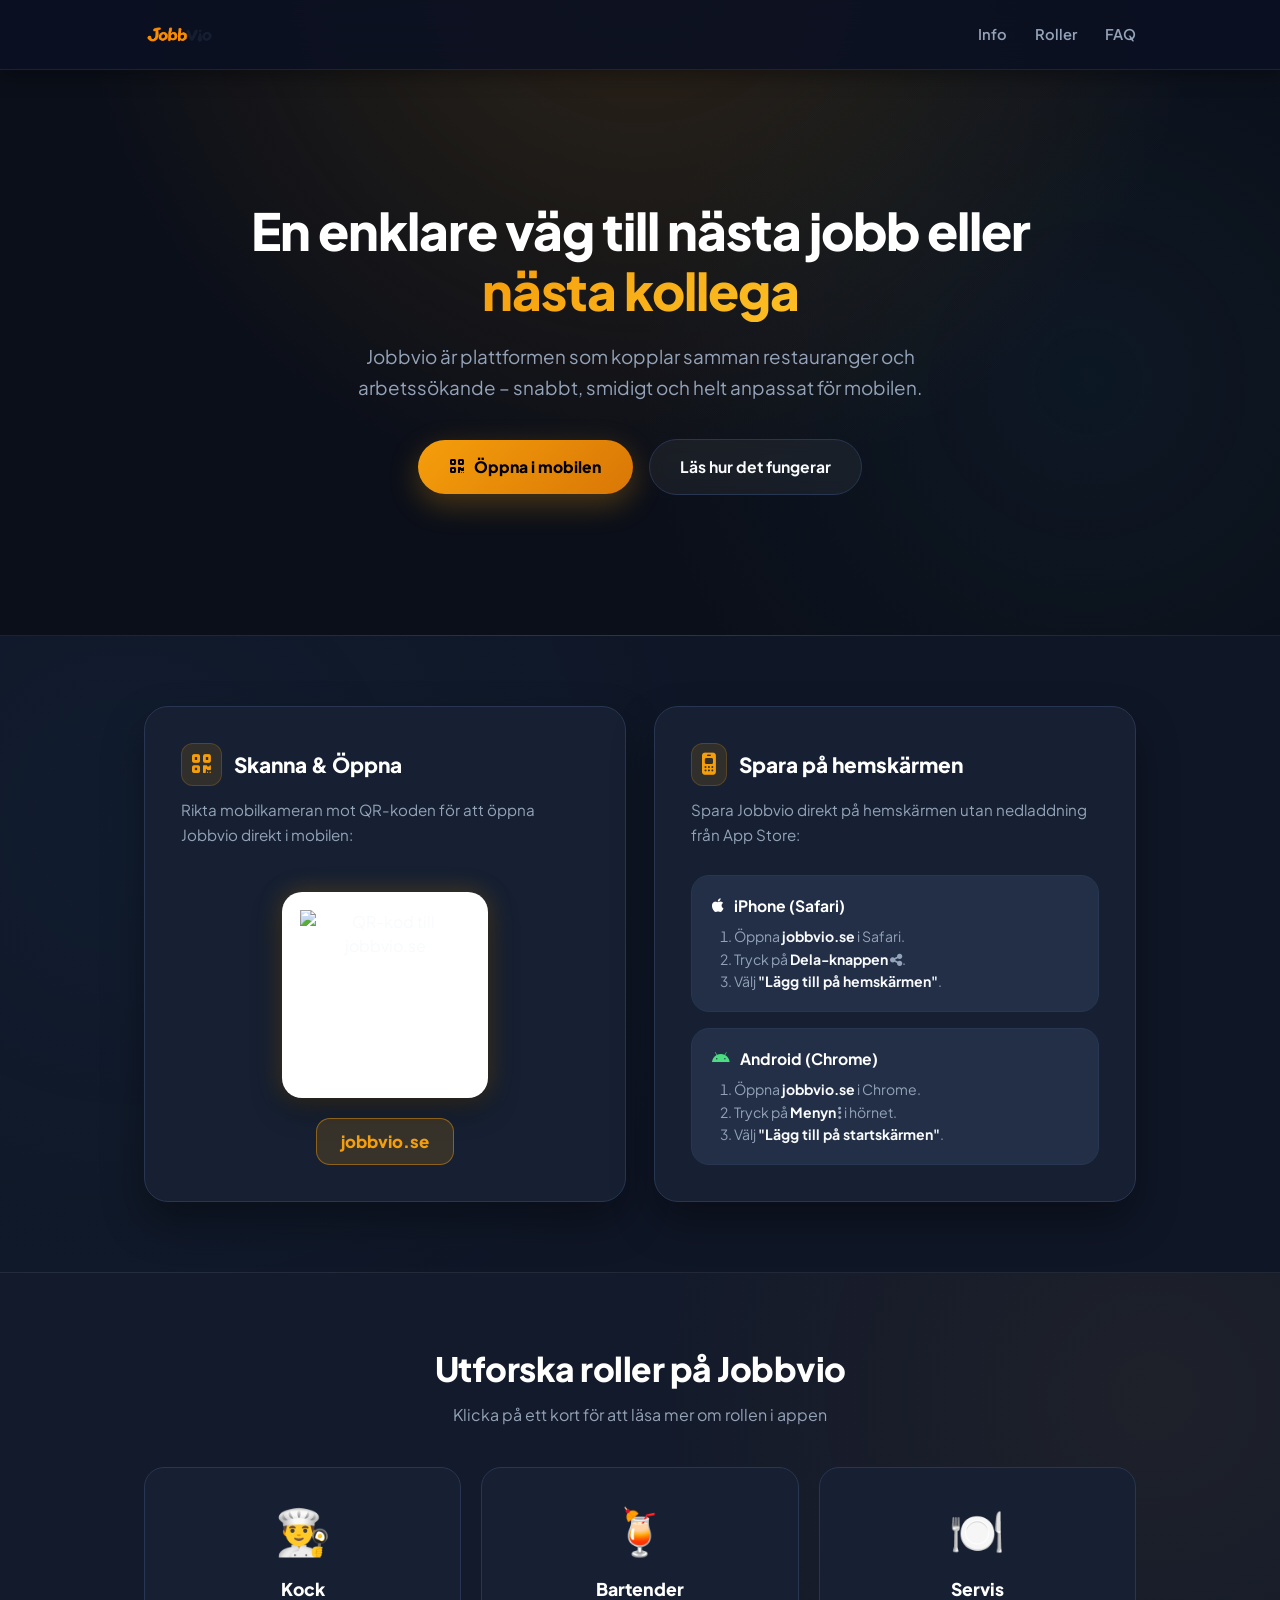
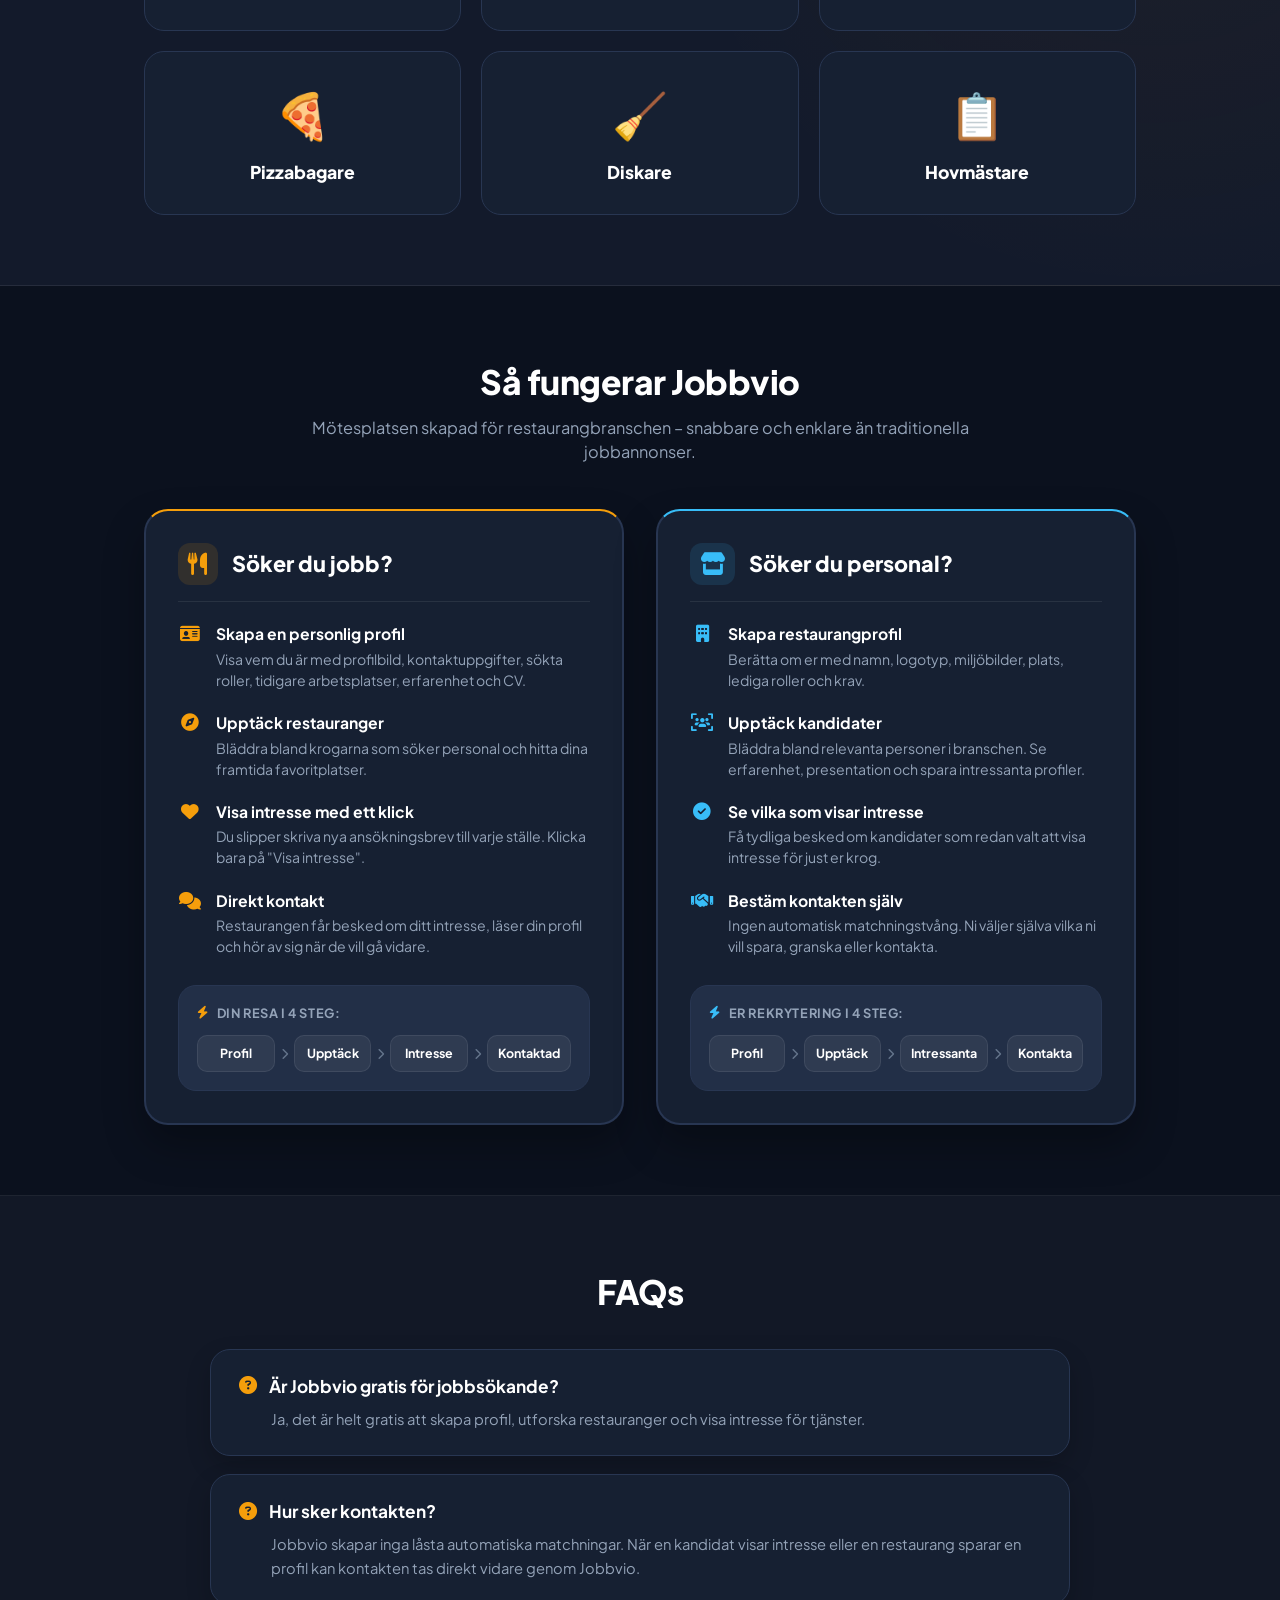
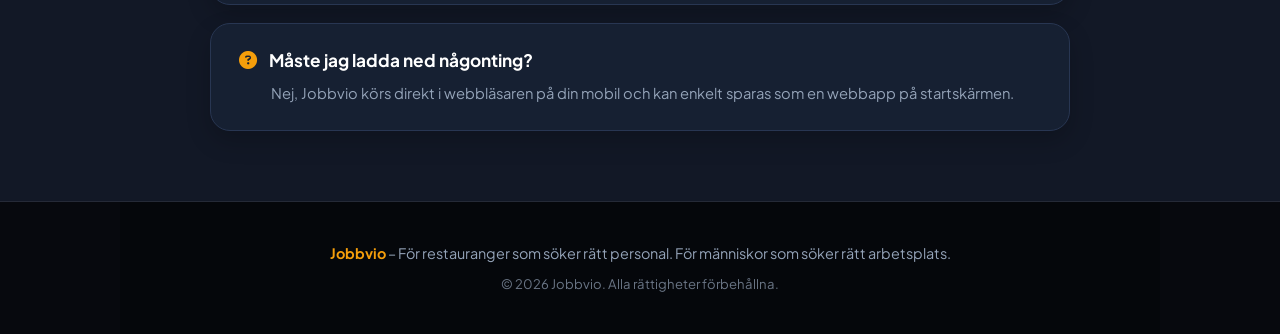
==== info.html @ fa0228cd "Add files via upload" ====
<!DOCTYPE html>
<html lang="sv">
<head>
    <meta charset="UTF-8">
    <meta name="viewport" content="width=device-width, initial-scale=1.0">
    <title>Jobbvio</title>
    <link href="https://fonts.googleapis.com/css2?family=Plus+Jakarta+Sans:wght@400;500;600;700;800&display=swap" rel="stylesheet">
    <link rel="stylesheet" href="https://cdnjs.cloudflare.com/ajax/libs/font-awesome/6.4.0/css/all.min.css">
    
    <script>
        (function() {
            var isMobileUA = /Android|webOS|iPhone|iPad|iPod|BlackBerry|IEMobile|Opera Mini/i.test(navigator.userAgent);
            var isMobileScreen = window.innerWidth < 880;
            if (isMobileScreen || isMobileUA) {
                window.location.href = "index.html";
            }
        })();
    </script>

    <style>
        :root {
            /* Accent & Brand Colors */
            --primary: #F59E0B;
            --primary-hover: #D97706;
            --primary-glow: rgba(245, 158, 11, 0.28);
            --accent-blue: #38BDF8;
            --accent-blue-glow: rgba(56, 189, 248, 0.2);
            --accent-green: #4ADE80;
            
            /* Section Background Palette for Clear Distinction */
            --bg-page: #07090E;
            --bg-navbar: #0b1123e0;
            --bg-hero: #0B0F19;
            --bg-section-access: #0F1626;
            --bg-section-roles: #131A2B;
            --bg-section-how: #0B111E;
            --bg-section-faq: #121826;
            --bg-footer: #05070B;
            
            /* Sub-card & UI Element Surfaces */
            --bg-card-main: #162032;
            --bg-card-elevated: #1C273C;
            --bg-card-sub: #222F47;
            
            /* Borders & Lines */
            --border-subtle: rgba(255, 255, 255, 0.08);
            --border-card: #283652;
            --border-highlight: rgba(245, 158, 11, 0.45);
            --border-blue: rgba(56, 189, 248, 0.4);
            
            /* Typography Colors */
            --text-main: #F8FAFC;
            --text-muted: #94A3B8;
            --text-dim: #64748B;
        }

        * {
            box-sizing: border-box;
            margin: 0;
            padding: 0;
        }

        html {
            scroll-behavior: smooth;
            background-color: var(--bg-page);
            color: var(--text-main);
        }

        body {
            font-family: 'Plus Jakarta Sans', -apple-system, BlinkMacSystemFont, sans-serif;
            background-color: var(--bg-page);
            color: var(--text-main);
            min-height: 100vh;
            display: flex;
            flex-direction: column;
            align-items: center;
            overflow-x: hidden;
            line-height: 1.5;
        }

        .navbar {
            position: fixed;
            top: 0;
            left: 0;
            right: 0;
            height: 70px;
            background: var(--bg-navbar);
            backdrop-filter: blur(16px);
            -webkit-backdrop-filter: blur(16px);
            border-bottom: 1px solid var(--border-subtle);
            z-index: 1000;
            display: flex;
            justify-content: center;
            box-shadow: 0 4px 20px rgba(0,0,0,0.4);
        }

        .nav-container {
            max-width: 1040px;
            width: 100%;
            padding: 0 24px;
            display: flex;
            align-items: center;
            justify-content: space-between;
        }

        .nav-logo img {
            height: 40px;
            object-fit: contain;
            display: block;
            transition: transform 0.2s ease;
        }

        .nav-logo img:hover {
            transform: scale(1.02);
        }

        .nav-links {
            display: flex;
            align-items: center;
            gap: 28px;
        }

        .nav-link {
            color: var(--text-muted);
            text-decoration: none;
            font-size: 0.92rem;
            font-weight: 600;
            transition: all 0.2s ease;
            position: relative;
            padding: 4px 0;
        }

        .nav-link:hover {
            color: var(--text-main);
        }

        .nav-link::after {
            content: '';
            position: absolute;
            bottom: 0;
            left: 0;
            width: 0%;
            height: 2px;
            background: var(--primary);
            transition: width 0.2s ease;
            border-radius: 2px;
        }

        .nav-link:hover::after {
            width: 100%;
        }

        .section-wrapper {
            width: 100%;
            display: flex;
            justify-content: center;
            position: relative;
        }

        .section-container {
            max-width: 1040px;
            width: 100%;
            padding: 70px 24px;
            position: relative;
            z-index: 1;
        }

        .section-hero {
            background-color: var(--bg-hero);
            background-image: 
                radial-gradient(circle at 50% -10%, rgba(245, 158, 11, 0.15) 0%, transparent 60%),
                radial-gradient(circle at 85% 60%, rgba(56, 189, 248, 0.05) 0%, transparent 40%);
            border-bottom: 1px solid var(--border-subtle);
            padding-top: 130px;
            padding-bottom: 70px;
        }

        .hero-section {
            text-align: center;
            display: flex;
            flex-direction: column;
            align-items: center;
            width: 100%;
        }

        .device-badge {
            display: inline-flex;
            align-items: center;
            gap: 8px;
            background: rgba(245, 158, 11, 0.12);
            color: var(--primary);
            border: 1px solid var(--border-highlight);
            padding: 8px 20px;
            border-radius: 30px;
            font-size: 0.85rem;
            font-weight: 700;
            letter-spacing: 0.5px;
            text-transform: uppercase;
            margin-bottom: 24px;
            box-shadow: 0 0 20px rgba(245, 158, 11, 0.15);
        }

        .hero-title {
            font-size: 3.2rem;
            font-weight: 800;
            line-height: 1.18;
            margin-bottom: 20px;
            color: #FFFFFF;
            letter-spacing: -1px;
            max-width: 820px;
        }

        .hero-title span {
            background: linear-gradient(135deg, #F59E0B 0%, #FBBF24 100%);
            -webkit-background-clip: text;
            -webkit-text-fill-color: transparent;
        }

        .hero-subtitle {
            font-size: 1.18rem;
            color: var(--text-muted);
            max-width: 680px;
            line-height: 1.65;
            margin-bottom: 36px;
        }

        .hero-actions {
            display: flex;
            gap: 16px;
            align-items: center;
            justify-content: center;
        }

        .btn-primary {
            background: linear-gradient(135deg, #F59E0B 0%, #D97706 100%);
            color: #000000;
            padding: 15px 32px;
            border-radius: 30px;
            font-weight: 800;
            font-size: 0.98rem;
            text-decoration: none;
            display: inline-flex;
            align-items: center;
            gap: 10px;
            box-shadow: 0 10px 30px var(--primary-glow);
            transition: all 0.25 ease;
            border: none;
            cursor: pointer;
        }

        .btn-primary:hover {
            transform: translateY(-3px);
            box-shadow: 0 15px 35px var(--primary-glow);
            background: linear-gradient(135deg, #FBBF24 0%, #F59E0B 100%);
        }

        .btn-secondary {
            background: rgba(255, 255, 255, 0.05);
            color: var(--text-main);
            border: 1px solid var(--border-card);
            padding: 15px 30px;
            border-radius: 30px;
            font-weight: 700;
            font-size: 0.98rem;
            text-decoration: none;
            transition: all 0.25s ease;
            backdrop-filter: blur(8px);
        }

        .btn-secondary:hover {
            border-color: var(--primary);
            color: var(--primary);
            background: rgba(245, 158, 11, 0.08);
            transform: translateY(-2px);
        }

        .section-access {
            background-color: var(--bg-section-access);
            border-bottom: 1px solid var(--border-subtle);
            background-image: radial-gradient(circle at 10% 30%, rgba(56, 189, 248, 0.04) 0%, transparent 50%);
        }

        .access-grid {
            display: grid;
            grid-template-columns: 1fr 1fr;
            gap: 28px;
            width: 100%;
            scroll-margin-top: 100px;
        }

        .card {
            background-color: var(--bg-card-main);
            border: 1px solid var(--border-card);
            border-radius: 24px;
            padding: 36px;
            box-shadow: 0 20px 40px rgba(0,0,0,0.35);
            position: relative;
            overflow: hidden;
            transition: all 0.3s ease;
            display: flex;
            flex-direction: column;
        }

        .card:hover {
            border-color: var(--border-highlight);
            transform: translateY(-4px);
            box-shadow: 0 25px 50px rgba(0,0,0,0.5), 0 0 20px rgba(245, 158, 11, 0.1);
        }

        .card-title {
            display: flex;
            align-items: center;
            gap: 12px;
            font-size: 1.3rem;
            font-weight: 800;
            color: #FFFFFF;
            margin-bottom: 12px;
        }

        .card-title i {
            color: var(--primary);
            font-size: 1.35rem;
            background: rgba(245, 158, 11, 0.12);
            padding: 10px;
            border-radius: 12px;
            border: 1px solid rgba(245, 158, 11, 0.2);
        }

        .card-desc {
            font-size: 0.95rem;
            color: var(--text-muted);
            line-height: 1.6;
            margin-bottom: 28px;
        }

        .qr-wrapper {
            display: flex;
            flex-direction: column;
            align-items: center;
            gap: 20px;
            text-align: center;
            margin-top: auto;
        }

        .qr-card {
            background: #FFFFFF;
            padding: 18px;
            border-radius: 20px;
            box-shadow: 0 10px 30px rgba(0, 0, 0, 0.4), 0 0 25px var(--primary-glow);
            display: inline-block;
            transition: transform 0.3s ease;
        }

        .qr-card:hover {
            transform: scale(1.04);
        }

        .qr-card img {
            width: 170px;
            height: 170px;
            display: block;
        }

        .url-badge {
            display: inline-flex;
            align-items: center;
            gap: 8px;
            background: rgba(245, 158, 11, 0.15);
            color: var(--primary);
            border: 1px solid var(--border-highlight);
            padding: 10px 24px;
            border-radius: 14px;
            font-weight: 800;
            font-size: 1.05rem;
            text-decoration: none;
            transition: all 0.25s ease;
        }

        .url-badge:hover {
            background: var(--primary);
            color: #000000;
            box-shadow: 0 8px 20px var(--primary-glow);
        }

        .pwa-list {
            display: flex;
            flex-direction: column;
            gap: 16px;
            margin-top: auto;
        }

        .pwa-box {
            background: var(--bg-card-sub);
            border: 1px solid var(--border-card);
            border-radius: 18px;
            padding: 18px 20px;
            transition: border-color 0.2s ease;
        }

        .pwa-box:hover {
            border-color: rgba(255, 255, 255, 0.2);
        }

        .pwa-box h4 {
            font-size: 0.98rem;
            margin-bottom: 8px;
            display: flex;
            align-items: center;
            gap: 10px;
            color: #FFFFFF;
        }

        .pwa-box ol {
            padding-left: 22px;
            font-size: 0.88rem;
            color: var(--text-muted);
            line-height: 1.6;
        }

        .pwa-box ol li b {
            color: var(--text-main);
        }

        .section-roles {
            background-color: var(--bg-section-roles);
            border-bottom: 1px solid var(--border-subtle);
            background-image: radial-gradient(circle at 90% 20%, rgba(245, 158, 11, 0.05) 0%, transparent 40%);
        }

        .roles-section {
            width: 100%;
            scroll-margin-top: 100px;
        }

        .roles-header {
            text-align: center;
            margin-bottom: 40px;
        }

        .roles-header h2 {
            font-size: 2.1rem;
            font-weight: 800;
            color: #FFFFFF;
            margin-bottom: 10px;
            letter-spacing: -0.5px;
        }

        .roles-header p {
            font-size: 1rem;
            color: var(--text-muted);
        }

        .roles-popup-grid {
            display: grid;
            grid-template-columns: repeat(3, 1fr);
            gap: 20px;
        }

        .role-card-item {
            background: var(--bg-card-main);
            border: 1px solid var(--border-card);
            border-radius: 20px;
            padding: 28px 20px;
            text-align: center;
            cursor: pointer;
            position: relative;
            transition: all 0.3s cubic-bezier(0.34, 1.56, 0.64, 1);
            user-select: none;
            display: flex;
            flex-direction: column;
            align-items: center;
            justify-content: center;
        }

        .role-card-item:hover {
            transform: translateY(-8px) scale(1.02);
            border-color: var(--primary);
            box-shadow: 0 15px 35px rgba(0, 0, 0, 0.5), 0 0 25px rgba(245, 158, 11, 0.2);
            background: var(--bg-card-elevated);
        }

        .role-icon {
            font-size: 2.8rem;
            margin-bottom: 12px;
            display: inline-block;
            transition: transform 0.3s ease;
        }

        .role-card-item:hover .role-icon {
            transform: scale(1.15) rotate(4deg);
        }

        .role-name {
            font-size: 1.1rem;
            font-weight: 800;
            color: #FFFFFF;
        }

        .modal-overlay {
            position: fixed;
            top: 0;
            left: 0;
            right: 0;
            bottom: 0;
            background: rgba(5, 8, 15, 0.88);
            backdrop-filter: blur(10px);
            z-index: 2000;
            display: flex;
            align-items: center;
            justify-content: center;
            padding: 20px;
            opacity: 0;
            pointer-events: none;
            transition: opacity 0.25s ease;
        }

        .modal-overlay.active {
            opacity: 1;
            pointer-events: auto;
        }

        .modal-card {
            background: var(--bg-card-main);
            border: 1px solid var(--primary);
            border-radius: 28px;
            padding: 36px 32px;
            max-width: 460px;
            width: 100%;
            text-align: center;
            box-shadow: 0 30px 70px rgba(0,0,0,0.8), 0 0 45px var(--primary-glow);
            transform: scale(0.85) translateY(20px);
            transition: transform 0.3s cubic-bezier(0.34, 1.56, 0.64, 1);
            position: relative;
        }

        .modal-overlay.active .modal-card {
            transform: scale(1) translateY(0);
        }

        .modal-close-btn {
            position: absolute;
            top: 18px;
            right: 18px;
            background: rgba(255,255,255,0.08);
            border: 1px solid rgba(255,255,255,0.1);
            color: var(--text-muted);
            width: 36px;
            height: 36px;
            border-radius: 50%;
            cursor: pointer;
            font-size: 1.1rem;
            display: flex;
            align-items: center;
            justify-content: center;
            transition: all 0.2s ease;
        }

        .modal-close-btn:hover {
            color: #FFFFFF;
            background: rgba(255,255,255,0.2);
            transform: rotate(90deg);
        }

        .modal-icon {
            font-size: 3.8rem;
            margin-bottom: 14px;
        }

        .modal-title {
            font-size: 1.6rem;
            font-weight: 800;
            color: #FFFFFF;
            margin-bottom: 10px;
        }

        .modal-text {
            font-size: 0.95rem;
            color: var(--text-muted);
            line-height: 1.65;
            margin-bottom: 28px;
        }

        .section-how {
            background-color: var(--bg-section-how);
            border-bottom: 1px solid var(--border-subtle);
        }

        .how-section {
            width: 100%;
            scroll-margin-top: 100px;
        }

        .section-header {
            text-align: center;
            margin-bottom: 44px;
        }

        .section-header h2 {
            font-size: 2.1rem;
            font-weight: 800;
            color: #FFFFFF;
            margin-bottom: 10px;
            letter-spacing: -0.5px;
        }

        .section-header p {
            color: var(--text-muted);
            font-size: 1.02rem;
            max-width: 680px;
            margin: 0 auto;
        }

        .role-grid {
            display: grid;
            grid-template-columns: 1fr 1fr;
            gap: 32px;
        }

        .role-card {
            background: var(--bg-card-main);
            border: 2px solid var(--border-card);
            border-radius: 24px;
            padding: 32px;
            display: flex;
            flex-direction: column;
            box-shadow: 0 20px 40px rgba(0,0,0,0.3);
            transition: transform 0.3s ease, border-color 0.3s ease;
        }

        .role-card:hover {
            transform: translateY(-4px);
        }

        .role-card.candidate {
            border-top: 2px solid var(--primary);
        }

        .role-card.restaurant {
            border-top: 2px solid var(--accent-blue);
        }

        .role-card.candidate:hover {
            border-color: var(--primary);
        }

        .role-card.restaurant:hover {
            border-color: var(--accent-blue);
        }

        .role-title {
            display: flex;
            align-items: center;
            gap: 14px;
            font-size: 1.35rem;
            font-weight: 800;
            color: #FFFFFF;
            margin-bottom: 20px;
            padding-bottom: 16px;
            border-bottom: 1px solid var(--border-subtle);
        }

        .role-title i {
            font-size: 1.4rem;
            padding: 10px;
            border-radius: 12px;
        }

        .role-card.candidate .role-title i { 
            color: var(--primary); 
            background: rgba(245, 158, 11, 0.12);
        }
        
        .role-card.restaurant .role-title i { 
            color: var(--accent-blue); 
            background: rgba(56, 189, 248, 0.12);
        }

        .feature-list {
            list-style: none;
            display: flex;
            flex-direction: column;
            gap: 20px;
            margin-bottom: 28px;
            flex-grow: 1;
        }

        .feature-item {
            display: flex;
            gap: 14px;
            align-items: flex-start;
        }

        .feature-item i {
            margin-top: 3px;
            font-size: 1.1rem;
            flex-shrink: 0;
            width: 24px;
            text-align: center;
        }

        .candidate .feature-item i { color: var(--primary); }
        .restaurant .feature-item i { color: var(--accent-blue); }

        .feature-text strong {
            display: block;
            color: #FFFFFF;
            font-size: 0.98rem;
            margin-bottom: 3px;
        }

        .feature-text span {
            font-size: 0.88rem;
            color: var(--text-muted);
            line-height: 1.5;
            display: block;
        }

        .flow-box {
            background: var(--bg-card-sub);
            border: 1px solid var(--border-card);
            border-radius: 18px;
            padding: 18px;
            margin-top: auto;
        }

        .flow-title {
            font-size: 0.8rem;
            text-transform: uppercase;
            letter-spacing: 0.6px;
            color: var(--text-muted);
            font-weight: 700;
            margin-bottom: 12px;
            display: flex;
            align-items: center;
            gap: 8px;
        }

        .candidate .flow-title i { color: var(--primary); }
        .restaurant .flow-title i { color: var(--accent-blue); }

        .flow-steps {
            display: flex;
            align-items: center;
            justify-content: space-between;
            gap: 6px;
        }

        .flow-step {
            font-size: 0.78rem;
            font-weight: 700;
            color: #FFFFFF;
            background: rgba(255, 255, 255, 0.06);
            border: 1px solid rgba(255, 255, 255, 0.08);
            padding: 8px 10px;
            border-radius: 10px;
            text-align: center;
            flex: 1;
        }

        .flow-arrow {
            color: var(--text-dim);
            font-size: 0.72rem;
        }

        .section-faq {
            background-color: var(--bg-section-faq);
            border-bottom: 1px solid var(--border-subtle);
        }

        .faq-section {
            width: 100%;
            scroll-margin-top: 100px;
        }

        .faq-grid {
            display: flex;
            flex-direction: column;
            gap: 18px;
            max-width: 860px;
            margin: 0 auto;
        }

        .faq-item {
            background: var(--bg-card-main);
            border: 1px solid var(--border-card);
            border-radius: 20px;
            padding: 24px 28px;
            transition: border-color 0.25s ease, transform 0.25s ease;
            box-shadow: 0 10px 25px rgba(0,0,0,0.2);
        }

        .faq-item:hover {
            border-color: rgba(245, 158, 11, 0.3);
            transform: translateX(4px);
        }

        .faq-item h3 {
            font-size: 1.08rem;
            color: #FFFFFF;
            margin-bottom: 8px;
            display: flex;
            align-items: center;
            gap: 12px;
            font-weight: 700;
        }

        .faq-item h3 i {
            color: var(--primary);
            font-size: 1.15rem;
        }

        .faq-item p {
            font-size: 0.92rem;
            color: var(--text-muted);
            line-height: 1.6;
            padding-left: 32px;
        }

        .section-footer {
            background-color: var(--bg-footer);
            padding: 40px 24px;
            text-align: center;
            width: 100%;
        }

        footer {
            max-width: 1040px;
            margin: 0 auto;
            font-size: 0.9rem;
            color: var(--text-muted);
            line-height: 1.6;
        }

        footer strong {
            color: var(--primary);
            font-weight: 700;
        }

        @media (max-width: 880px) {
            .access-grid, .role-grid {
                grid-template-columns: 1fr;
            }
            .roles-popup-grid {
                grid-template-columns: repeat(2, 1fr);
            }
            .hero-title {
                font-size: 2.3rem;
            }
            .nav-links .nav-link {
                display: none;
            }
            .section-container {
                padding: 50px 20px;
            }
            .faq-item p {
                padding-left: 0;
                margin-top: 6px;
            }
        }
    </style>
</head>
<body>

    <!-- 1. NAVBAR -->
    <nav class="navbar">
        <div class="nav-container">
            <a href="#" class="nav-logo">
                <img src="images/logo-nav.png" alt="Jobbvio Logo">
            </a>
            <div class="nav-links">
                <a href="#hur-det-funkar" class="nav-link">Info</a>
                <a href="#roller" class="nav-link">Roller</a>
                <a href="#faq" class="nav-link">FAQ</a>
            </div>
        </div>
    </nav>

    <!-- 2. HERO SECTION -->
    <div class="section-wrapper section-hero">
        <div class="section-container">
            <header class="hero-section">
                <h1 class="hero-title">
                    En enklare väg till nästa jobb eller <span>nästa kollega</span>
                </h1>
                <p class="hero-subtitle">
                    Jobbvio är plattformen som kopplar samman restauranger och arbetssökande – snabbt, smidigt och helt anpassat för mobilen.
                </p>
                <div class="hero-actions">
                    <a href="#qr-section" class="btn-primary">
                        <i class="fa-solid fa-qrcode"></i> Öppna i mobilen
                    </a>
                    <a href="#hur-det-funkar" class="btn-secondary">Läs hur det fungerar</a>
                </div>
            </header>
        </div>
    </div>

    <!-- 3. SKANNA & PWA SEKTION -->
    <div class="section-wrapper section-access">
        <div class="section-container">
            <section id="qr-section" class="access-grid">
                
                <div class="card">
                    <div class="card-title">
                        <i class="fa-solid fa-qrcode"></i>
                        <span>Skanna & Öppna</span>
                    </div>
                    <p class="card-desc">
                        Rikta mobilkameran mot QR-koden för att öppna Jobbvio direkt i mobilen:
                    </p>

                    <div class="qr-wrapper">
                        <div class="qr-card">
                            <img src="https://api.qrserver.com/v1/create-qr-code/?size=180x180&data=https://jobbvio.se" alt="QR-kod till jobbvio.se">
                        </div>
                        <a href="https://jobbvio.se" class="url-badge">jobbvio.se</a>
                    </div>
                </div>

                <div class="card">
                    <div class="card-title">
                        <i class="fa-solid fa-mobile-retro"></i>
                        <span>Spara på hemskärmen</span>
                    </div>
                    <p class="card-desc">
                        Spara Jobbvio direkt på hemskärmen utan nedladdning från App Store:
                    </p>

                    <div class="pwa-list">
                        <div class="pwa-box">
                            <h4><i class="fa-brands fa-apple"></i> iPhone (Safari)</h4>
                            <ol>
                                <li>Öppna <b>jobbvio.se</b> i Safari.</li>
                                <li>Tryck på <b>Dela-knappen</b> <i class="fa-solid fa-share-nodes"></i>.</li>
                                <li>Välj <b>"Lägg till på hemskärmen"</b>.</li>
                            </ol>
                        </div>

                        <div class="pwa-box">
                            <h4><i class="fa-brands fa-android" style="color: var(--accent-green);"></i> Android (Chrome)</h4>
                            <ol>
                                <li>Öppna <b>jobbvio.se</b> i Chrome.</li>
                                <li>Tryck på <b>Menyn</b> <i class="fa-solid fa-ellipsis-vertical"></i> i hörnet.</li>
                                <li>Välj <b>"Lägg till på startskärmen"</b>.</li>
                            </ol>
                        </div>
                    </div>
                </div>

            </section>
        </div>
    </div>

    <!-- 4. ROLLER SOM POPUP KORT -->
    <div class="section-wrapper section-roles">
        <div class="section-container">
            <section id="roller" class="roles-section">
                <div class="roles-header">
                    <h2>Utforska roller på Jobbvio</h2>
                    <p>Klicka på ett kort för att läsa mer om rollen i appen</p>
                </div>

                <div class="roles-popup-grid">
                    <div class="role-card-item" onclick="openRoleModal('👨‍🍳', 'Kock', 'Som kock på Jobbvio kan du upptäcka nya kök, visa ditt intresse för lediga tjänster och presentera din kulinariska erfarenhet.')">
                        <span class="role-icon">👨‍🍳</span>
                        <div class="role-name">Kock</div>
                    </div>

                    <div class="role-card-item" onclick="openRoleModal('🍹', 'Bartender', 'Hitta barer och nattklubbar som söker skickliga bartenders. Visa din erfarenhet av drinkskapande och service.')">
                        <span class="role-icon">🍹</span>
                        <div class="role-name">Bartender</div>
                    </div>

                    <div class="role-card-item" onclick="openRoleModal('🍽️', 'Servis', 'För dig som brinner för gästservice och matsal. Hitta restauranger som söker engagerad servispersonal.')">
                        <span class="role-icon">🍽️</span>
                        <div class="role-name">Servis</div>
                    </div>

                    <div class="role-card-item" onclick="openRoleModal('🍕', 'Pizzabagare', 'Sök jobb som pizzabagare på hantverkspizzerior och restauranger med passion för deg och smaker.')">
                        <span class="role-icon">🍕</span>
                        <div class="role-name">Pizzabagare</div>
                    </div>

                    <div class="role-card-item" onclick="openRoleModal('🧹', 'Diskare', 'En nyckelroll i varje kök. Hitta restauranger som behöver pålitliga och effektiva diskare.')">
                        <span class="role-icon">🧹</span>
                        <div class="role-name">Diskare</div>
                    </div>

                    <div class="role-card-item" onclick="openRoleModal('📋', 'Hovmästare', 'För dig med ledarerfarenhet och känsla för matsalsledning, bokningar och gästbemötande.')">
                        <span class="role-icon">📋</span>
                        <div class="role-name">Hovmästare</div>
                    </div>
                </div>
            </section>
        </div>
    </div>

    <!-- 5. SECTION: HOW IT WORKS -->
    <div class="section-wrapper section-how">
        <div class="section-container">
            <section id="hur-det-funkar" class="how-section">
                <div class="section-header">
                    <h2>Så fungerar Jobbvio</h2>
                    <p>Mötesplatsen skapad för restaurangbranschen – snabbare och enklare än traditionella jobbannonser.</p>
                </div>

                <div class="role-grid">
                    
                    <!-- FÖR JOBBSÖKANDE -->
                    <div class="role-card candidate">
                        <div class="role-title">
                            <i class="fa-solid fa-utensils"></i>
                            <span>Söker du jobb?</span>
                        </div>

                        <ul class="feature-list">
                            <li class="feature-item">
                                <i class="fa-solid fa-id-card"></i>
                                <div class="feature-text">
                                    <strong>Skapa en personlig profil</strong>
                                    <span>Visa vem du är med profilbild, kontaktuppgifter, sökta roller, tidigare arbetsplatser, erfarenhet och CV.</span>
                                </div>
                            </li>
                            <li class="feature-item">
                                <i class="fa-solid fa-compass"></i>
                                <div class="feature-text">
                                    <strong>Upptäck restauranger</strong>
                                    <span>Bläddra bland krogarna som söker personal och hitta dina framtida favoritplatser.</span>
                                </div>
                            </li>
                            <li class="feature-item">
                                <i class="fa-solid fa-heart"></i>
                                <div class="feature-text">
                                    <strong>Visa intresse med ett klick</strong>
                                    <span>Du slipper skriva nya ansökningsbrev till varje ställe. Klicka bara på "Visa intresse".</span>
                                </div>
                            </li>
                            <li class="feature-item">
                                <i class="fa-solid fa-comments"></i>
                                <div class="feature-text">
                                    <strong>Direkt kontakt</strong>
                                    <span>Restaurangen får besked om ditt intresse, läser din profil och hör av sig när de vill gå vidare.</span>
                                </div>
                            </li>
                        </ul>

                        <div class="flow-box">
                            <div class="flow-title"><i class="fa-solid fa-bolt"></i> Din resa i 4 steg:</div>
                            <div class="flow-steps">
                                <div class="flow-step">Profil</div>
                                <div class="flow-arrow"><i class="fa-solid fa-chevron-right"></i></div>
                                <div class="flow-step">Upptäck</div>
                                <div class="flow-arrow"><i class="fa-solid fa-chevron-right"></i></div>
                                <div class="flow-step">Intresse</div>
                                <div class="flow-arrow"><i class="fa-solid fa-chevron-right"></i></div>
                                <div class="flow-step">Kontaktad</div>
                            </div>
                        </div>
                    </div>

                    <!-- FÖR RESTAURANGER -->
                    <div class="role-card restaurant">
                        <div class="role-title">
                            <i class="fa-solid fa-store"></i>
                            <span>Söker du personal?</span>
                        </div>

                        <ul class="feature-list">
                            <li class="feature-item">
                                <i class="fa-solid fa-building"></i>
                                <div class="feature-text">
                                    <strong>Skapa restaurangprofil</strong>
                                    <span>Berätta om er med namn, logotyp, miljöbilder, plats, lediga roller och krav.</span>
                                </div>
                            </li>
                            <li class="feature-item">
                                <i class="fa-solid fa-users-viewfinder"></i>
                                <div class="feature-text">
                                    <strong>Upptäck kandidater</strong>
                                    <span>Bläddra bland relevanta personer i branschen. Se erfarenhet, presentation och spara intressanta profiler.</span>
                                </div>
                            </li>
                            <li class="feature-item">
                                <i class="fa-solid fa-circle-check"></i>
                                <div class="feature-text">
                                    <strong>Se vilka som visar intresse</strong>
                                    <span>Få tydliga besked om kandidater som redan valt att visa intresse för just er krog.</span>
                                </div>
                            </li>
                            <li class="feature-item">
                                <i class="fa-solid fa-handshake"></i>
                                <div class="feature-text">
                                    <strong>Bestäm kontakten själv</strong>
                                    <span>Ingen automatisk matchningstvång. Ni väljer själva vilka ni vill spara, granska eller kontakta.</span>
                                </div>
                            </li>
                        </ul>

                        <div class="flow-box">
                            <div class="flow-title"><i class="fa-solid fa-bolt"></i> Er rekrytering i 4 steg:</div>
                            <div class="flow-steps">
                                <div class="flow-step">Profil</div>
                                <div class="flow-arrow"><i class="fa-solid fa-chevron-right"></i></div>
                                <div class="flow-step">Upptäck</div>
                                <div class="flow-arrow"><i class="fa-solid fa-chevron-right"></i></div>
                                <div class="flow-step">Intressanta</div>
                                <div class="flow-arrow"><i class="fa-solid fa-chevron-right"></i></div>
                                <div class="flow-step">Kontakta</div>
                            </div>
                        </div>
                    </div>

                </div>
            </section>
        </div>
    </div>

    <!-- 6. FAQ SECTION -->
    <div class="section-wrapper section-faq">
        <div class="section-container">
            <section id="faq" class="faq-section">
                <div class="section-header" style="margin-bottom: 32px;">
                    <h2>FAQs</h2>
                </div>
                <div class="faq-grid">
                    <div class="faq-item">
                        <h3><i class="fa-solid fa-circle-question"></i> Är Jobbvio gratis för jobbsökande?</h3>
                        <p>Ja, det är helt gratis att skapa profil, utforska restauranger och visa intresse för tjänster.</p>
                    </div>
                    <div class="faq-item">
                        <h3><i class="fa-solid fa-circle-question"></i> Hur sker kontakten?</h3>
                        <p>Jobbvio skapar inga låsta automatiska matchningar. När en kandidat visar intresse eller en restaurang sparar en profil kan kontakten tas direkt vidare genom Jobbvio.</p>
                    </div>
                    <div class="faq-item">
                        <h3><i class="fa-solid fa-circle-question"></i> Måste jag ladda ned någonting?</h3>
                        <p>Nej, Jobbvio körs direkt i webbläsaren på din mobil och kan enkelt sparas som en webbapp på startskärmen.</p>
                    </div>
                </div>
            </section>
        </div>
    </div>

    <!-- 7. BOTTOM FOOTER -->
    <footer class="section-footer">
        <p><strong>Jobbvio</strong> – För restauranger som söker rätt personal. För människor som söker rätt arbetsplats.</p>
        <p style="margin-top: 8px; opacity: 0.7; font-size: 0.82rem;">&copy; 2026 Jobbvio. Alla rättigheter förbehållna.</p>
    </footer>

    <!-- POPUP MODAL DIALOG FÖR ROLLER -->
    <div id="roleModal" class="modal-overlay" onclick="closeRoleModal(event)">
        <div class="modal-card">
            <button class="modal-close-btn" onclick="closeRoleModalDirect()"><i class="fa-solid fa-xmark"></i></button>
            <div id="mIcon" class="modal-icon">👨‍🍳</div>
            <h3 id="mTitle" class="modal-title">Rollenamn</h3>
            <p id="mText" class="modal-text">Beskrivning</p>
            <a href="#qr-section" onclick="closeRoleModalDirect()" class="btn-primary" style="width: 100%; justify-content: center;">
                Sök denna roll på Jobbvio
            </a>
        </div>
    </div>

    <!-- SCRIPT FÖR MODAL POPUP -->
    <script>
        function openRoleModal(icon, title, text) {
            document.getElementById('mIcon').innerText = icon;
            document.getElementById('mTitle').innerText = title;
            document.getElementById('mText').innerText = text;
            document.getElementById('roleModal').classList.add('active');
        }

        function closeRoleModal(event) {
            if (event.target.id === 'roleModal') {
                document.getElementById('roleModal').classList.remove('active');
            }
        }

        function closeRoleModalDirect() {
            document.getElementById('roleModal').classList.remove('active');
        }
    </script>

</body>
</html>
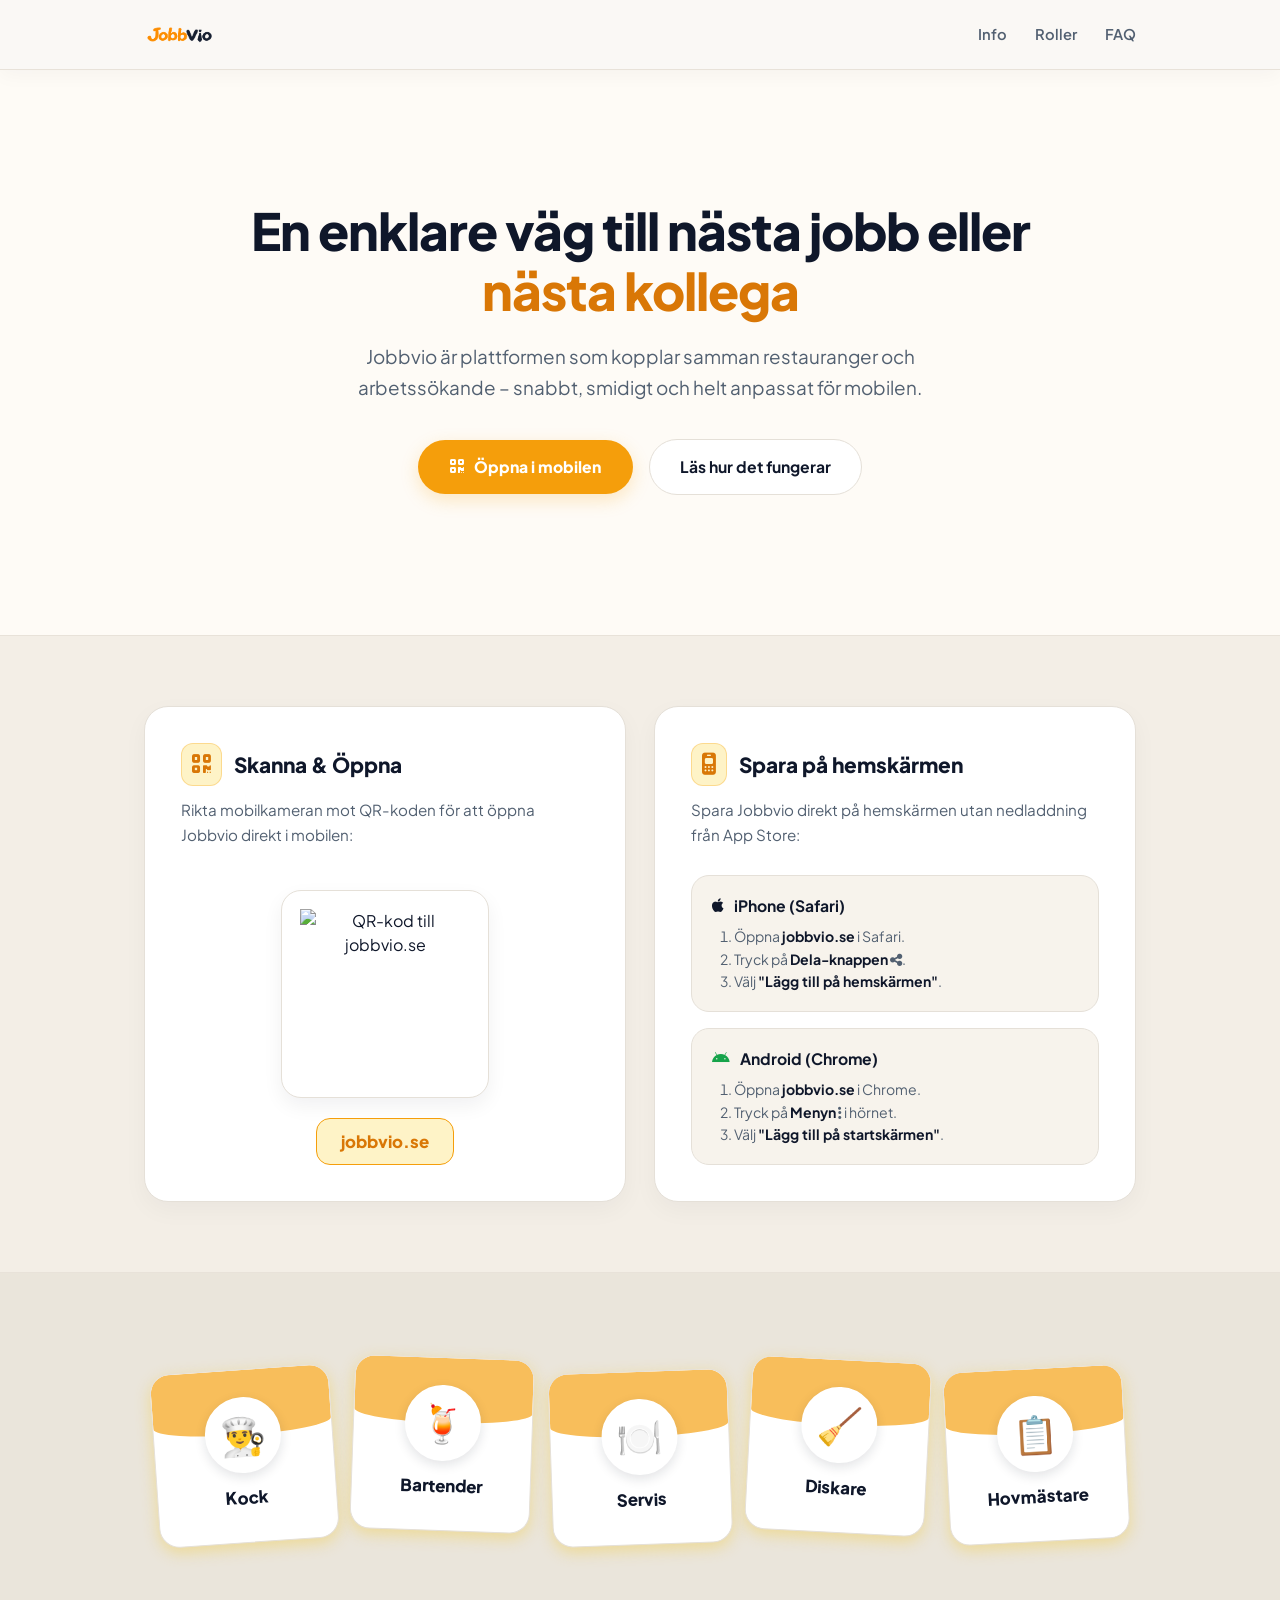
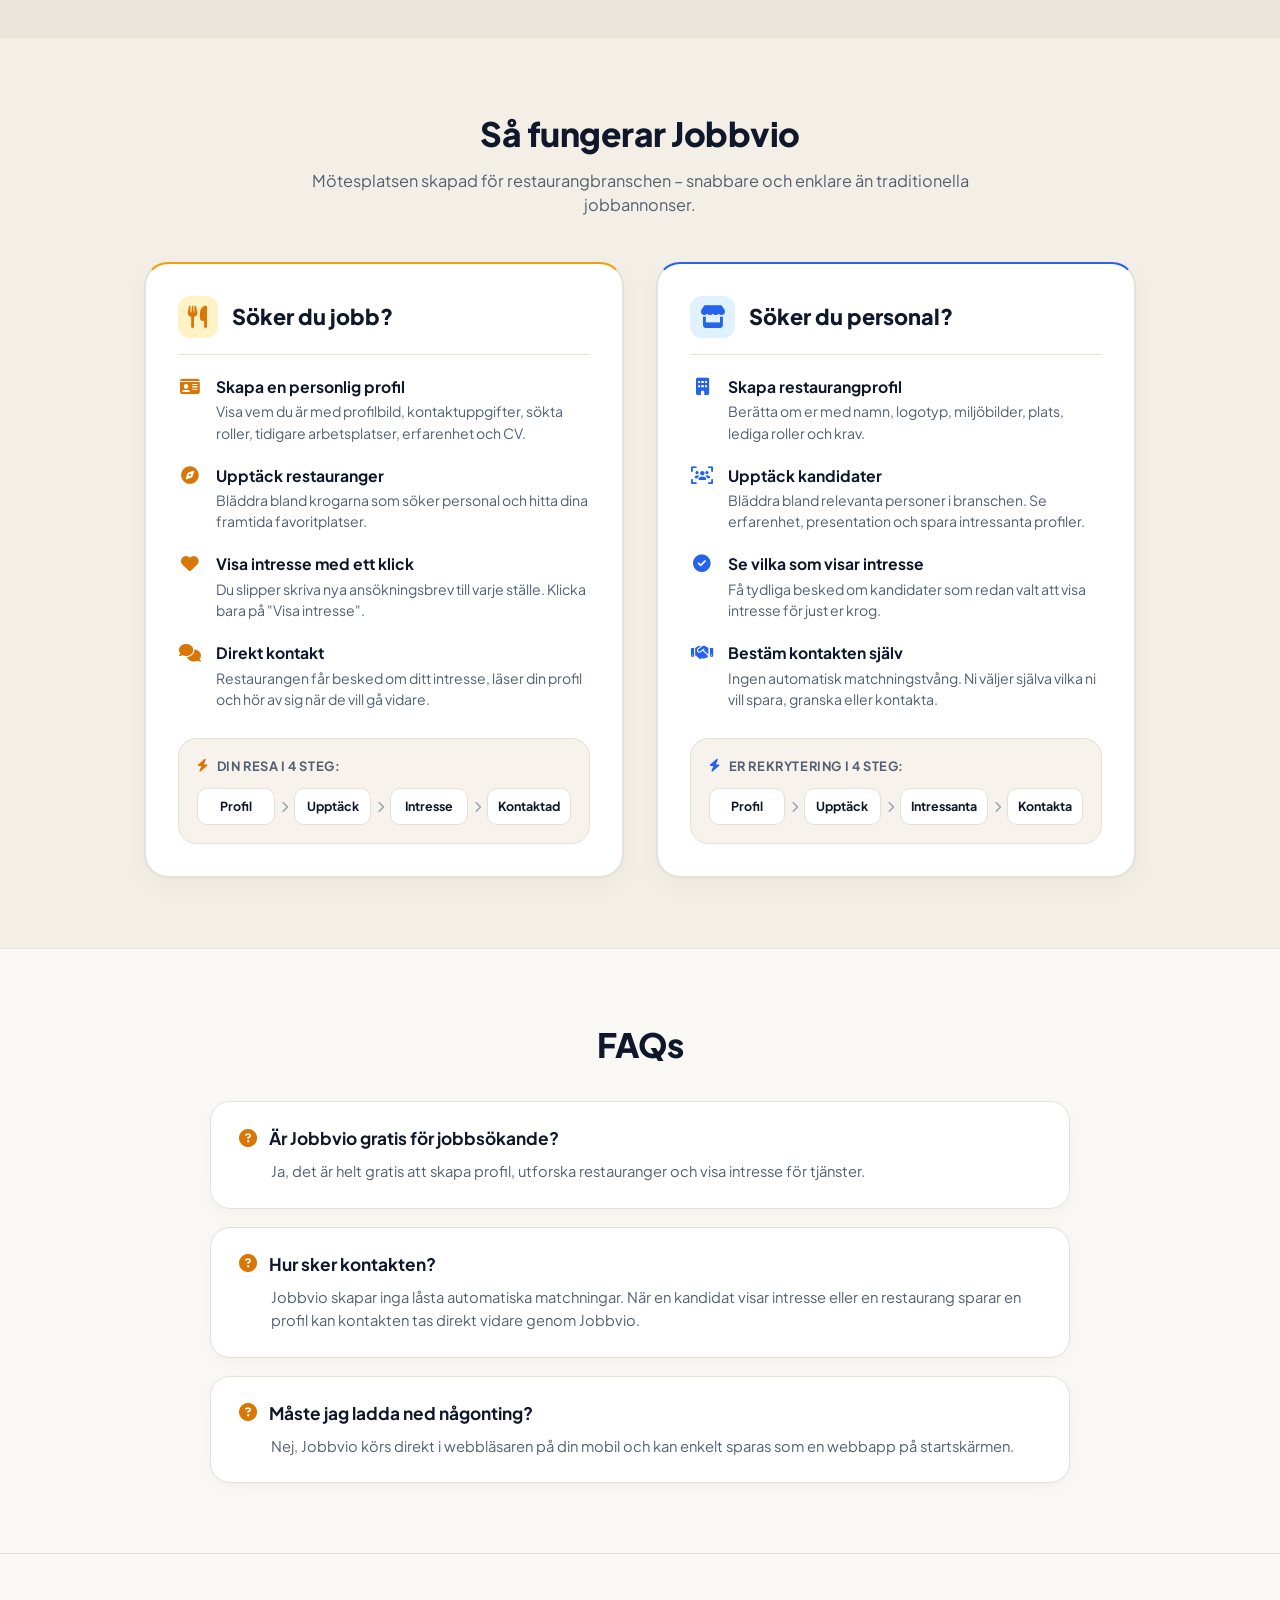
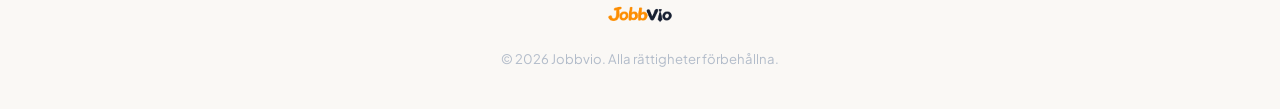
==== commit fd506740: "Add files via upload" ====
--- a/info.html
+++ b/info.html
@@ -19,39 +19,44 @@
 
     <style>
         :root {
-            /* Accent & Brand Colors */
+            /* Accent & Brand Colors - Solida Färger */
             --primary: #F59E0B;
             --primary-hover: #D97706;
-            --primary-glow: rgba(245, 158, 11, 0.28);
-            --accent-blue: #38BDF8;
-            --accent-blue-glow: rgba(56, 189, 248, 0.2);
-            --accent-green: #4ADE80;
+            --primary-light: #FEF3C7;
+            --primary-glow: rgba(245, 158, 11, 0.22);
             
-            /* Section Background Palette for Clear Distinction */
-            --bg-page: #07090E;
-            --bg-navbar: #0b1123e0;
-            --bg-hero: #0B0F19;
-            --bg-section-access: #0F1626;
-            --bg-section-roles: #131A2B;
-            --bg-section-how: #0B111E;
-            --bg-section-faq: #121826;
-            --bg-footer: #05070B;
+            --secondary: #0F172A;
+            --secondary-hover: #1E293B;
             
-            /* Sub-card & UI Element Surfaces */
-            --bg-card-main: #162032;
-            --bg-card-elevated: #1C273C;
-            --bg-card-sub: #222F47;
+            --accent-blue: #2563EB;
+            --accent-blue-hover: #1D4ED8;
+            --accent-blue-light: #E0F2FE;
+            --accent-green: #16A34A;
+            --accent-green-light: #D1FAE5;
             
-            /* Borders & Lines */
-            --border-subtle: rgba(255, 255, 255, 0.08);
-            --border-card: #283652;
-            --border-highlight: rgba(245, 158, 11, 0.45);
-            --border-blue: rgba(56, 189, 248, 0.4);
+            /* Enkla Solida Sektionsfärger (Inga gradients) */
+            --bg-page: #FAF8F5;
+            --bg-navbar: #FAF8F5;
+            --bg-hero: #FEFBF6;
+            --bg-section-access: #F3EEE6;
+            --bg-section-roles: #EAE5DB;
+            --bg-section-how: #F4EFE6;
+            --bg-section-faq: #FAF8F5;
+            --bg-footer: #0F172A;
             
-            /* Typography Colors */
-            --text-main: #F8FAFC;
-            --text-muted: #94A3B8;
-            --text-dim: #64748B;
+            /* Kort & UI-Ytor */
+            --bg-card-main: #FFFFFF;
+            --bg-card-sub: #F7F3EC;
+            
+            /* Kanter & Linjer */
+            --border-subtle: #E8E2D9;
+            --border-card: #E5E0D8;
+            --border-highlight: #F59E0B;
+            
+            /* Typografifärger */
+            --text-main: #0F172A;
+            --text-muted: #526071;
+            --text-dim: #94A3B8;
         }
 
         * {
@@ -84,14 +89,12 @@
             left: 0;
             right: 0;
             height: 70px;
-            background: var(--bg-navbar);
-            backdrop-filter: blur(16px);
-            -webkit-backdrop-filter: blur(16px);
+            background-color: var(--bg-navbar);
             border-bottom: 1px solid var(--border-subtle);
             z-index: 1000;
             display: flex;
             justify-content: center;
-            box-shadow: 0 4px 20px rgba(0,0,0,0.4);
+            box-shadow: 0 4px 20px rgba(15, 23, 42, 0.04);
         }
 
         .nav-container {
@@ -141,7 +144,7 @@
             left: 0;
             width: 0%;
             height: 2px;
-            background: var(--primary);
+            background-color: var(--primary);
             transition: width 0.2s ease;
             border-radius: 2px;
         }
@@ -165,11 +168,9 @@
             z-index: 1;
         }
 
+        /* 2. HERO SEKTION - Solid Färg */
         .section-hero {
             background-color: var(--bg-hero);
-            background-image: 
-                radial-gradient(circle at 50% -10%, rgba(245, 158, 11, 0.15) 0%, transparent 60%),
-                radial-gradient(circle at 85% 60%, rgba(56, 189, 248, 0.05) 0%, transparent 40%);
             border-bottom: 1px solid var(--border-subtle);
             padding-top: 130px;
             padding-bottom: 70px;
@@ -187,8 +188,8 @@
             display: inline-flex;
             align-items: center;
             gap: 8px;
-            background: rgba(245, 158, 11, 0.12);
-            color: var(--primary);
+            background-color: var(--primary-light);
+            color: var(--primary-hover);
             border: 1px solid var(--border-highlight);
             padding: 8px 20px;
             border-radius: 30px;
@@ -197,7 +198,6 @@
             letter-spacing: 0.5px;
             text-transform: uppercase;
             margin-bottom: 24px;
-            box-shadow: 0 0 20px rgba(245, 158, 11, 0.15);
         }
 
         .hero-title {
@@ -205,15 +205,13 @@
             font-weight: 800;
             line-height: 1.18;
             margin-bottom: 20px;
-            color: #FFFFFF;
+            color: var(--text-main);
             letter-spacing: -1px;
             max-width: 820px;
         }
 
         .hero-title span {
-            background: linear-gradient(135deg, #F59E0B 0%, #FBBF24 100%);
-            -webkit-background-clip: text;
-            -webkit-text-fill-color: transparent;
+            color: var(--primary-hover);
         }
 
         .hero-subtitle {
@@ -232,8 +230,8 @@
         }
 
         .btn-primary {
-            background: linear-gradient(135deg, #F59E0B 0%, #D97706 100%);
-            color: #000000;
+            background-color: var(--primary);
+            color: #FFFFFF;
             padding: 15px 32px;
             border-radius: 30px;
             font-weight: 800;
@@ -242,20 +240,19 @@
             display: inline-flex;
             align-items: center;
             gap: 10px;
-            box-shadow: 0 10px 30px var(--primary-glow);
-            transition: all 0.25 ease;
+            box-shadow: 0 6px 18px var(--primary-glow);
+            transition: all 0.25s ease;
             border: none;
             cursor: pointer;
         }
 
         .btn-primary:hover {
-            transform: translateY(-3px);
-            box-shadow: 0 15px 35px var(--primary-glow);
-            background: linear-gradient(135deg, #FBBF24 0%, #F59E0B 100%);
+            transform: translateY(-2px);
+            background-color: var(--primary-hover);
         }
 
         .btn-secondary {
-            background: rgba(255, 255, 255, 0.05);
+            background-color: #FFFFFF;
             color: var(--text-main);
             border: 1px solid var(--border-card);
             padding: 15px 30px;
@@ -264,20 +261,19 @@
             font-size: 0.98rem;
             text-decoration: none;
             transition: all 0.25s ease;
-            backdrop-filter: blur(8px);
         }
 
         .btn-secondary:hover {
             border-color: var(--primary);
-            color: var(--primary);
-            background: rgba(245, 158, 11, 0.08);
+            color: var(--primary-hover);
+            background-color: var(--primary-light);
             transform: translateY(-2px);
         }
 
+        /* 3. ACCESS SEKTION - Solid Färg */
         .section-access {
             background-color: var(--bg-section-access);
             border-bottom: 1px solid var(--border-subtle);
-            background-image: radial-gradient(circle at 10% 30%, rgba(56, 189, 248, 0.04) 0%, transparent 50%);
         }
 
         .access-grid {
@@ -293,7 +289,7 @@
             border: 1px solid var(--border-card);
             border-radius: 24px;
             padding: 36px;
-            box-shadow: 0 20px 40px rgba(0,0,0,0.35);
+            box-shadow: 0 8px 24px rgba(15, 23, 42, 0.04);
             position: relative;
             overflow: hidden;
             transition: all 0.3s ease;
@@ -303,8 +299,8 @@
 
         .card:hover {
             border-color: var(--border-highlight);
-            transform: translateY(-4px);
-            box-shadow: 0 25px 50px rgba(0,0,0,0.5), 0 0 20px rgba(245, 158, 11, 0.1);
+            transform: translateY(-3px);
+            box-shadow: 0 12px 28px rgba(15, 23, 42, 0.08);
         }
 
         .card-title {
@@ -313,17 +309,17 @@
             gap: 12px;
             font-size: 1.3rem;
             font-weight: 800;
-            color: #FFFFFF;
+            color: var(--text-main);
             margin-bottom: 12px;
         }
 
         .card-title i {
-            color: var(--primary);
+            color: var(--primary-hover);
             font-size: 1.35rem;
-            background: rgba(245, 158, 11, 0.12);
+            background-color: var(--primary-light);
             padding: 10px;
             border-radius: 12px;
-            border: 1px solid rgba(245, 158, 11, 0.2);
+            border: 1px solid rgba(245, 158, 11, 0.3);
         }
 
         .card-desc {
@@ -343,16 +339,17 @@
         }
 
         .qr-card {
-            background: #FFFFFF;
+            background-color: #FFFFFF;
             padding: 18px;
             border-radius: 20px;
-            box-shadow: 0 10px 30px rgba(0, 0, 0, 0.4), 0 0 25px var(--primary-glow);
+            box-shadow: 0 8px 20px rgba(15, 23, 42, 0.06);
+            border: 1px solid var(--border-card);
             display: inline-block;
             transition: transform 0.3s ease;
         }
 
         .qr-card:hover {
-            transform: scale(1.04);
+            transform: scale(1.03);
         }
 
         .qr-card img {
@@ -365,8 +362,8 @@
             display: inline-flex;
             align-items: center;
             gap: 8px;
-            background: rgba(245, 158, 11, 0.15);
-            color: var(--primary);
+            background-color: var(--primary-light);
+            color: var(--primary-hover);
             border: 1px solid var(--border-highlight);
             padding: 10px 24px;
             border-radius: 14px;
@@ -377,9 +374,8 @@
         }
 
         .url-badge:hover {
-            background: var(--primary);
-            color: #000000;
-            box-shadow: 0 8px 20px var(--primary-glow);
+            background-color: var(--primary);
+            color: #FFFFFF;
         }
 
         .pwa-list {
@@ -390,15 +386,10 @@
         }
 
         .pwa-box {
-            background: var(--bg-card-sub);
+            background-color: var(--bg-card-sub);
             border: 1px solid var(--border-card);
             border-radius: 18px;
             padding: 18px 20px;
-            transition: border-color 0.2s ease;
-        }
-
-        .pwa-box:hover {
-            border-color: rgba(255, 255, 255, 0.2);
         }
 
         .pwa-box h4 {
@@ -407,7 +398,7 @@
             display: flex;
             align-items: center;
             gap: 10px;
-            color: #FFFFFF;
+            color: var(--text-main);
         }
 
         .pwa-box ol {
@@ -424,7 +415,6 @@
         .section-roles {
             background-color: var(--bg-section-roles);
             border-bottom: 1px solid var(--border-subtle);
-            background-image: radial-gradient(circle at 90% 20%, rgba(245, 158, 11, 0.05) 0%, transparent 40%);
         }
 
         .roles-section {
@@ -434,33 +424,34 @@
 
         .roles-header {
             text-align: center;
-            margin-bottom: 40px;
+            margin-bottom: 45px;
         }
 
         .roles-header h2 {
             font-size: 2.1rem;
             font-weight: 800;
-            color: #FFFFFF;
+            color: var(--text-main);
             margin-bottom: 10px;
             letter-spacing: -0.5px;
         }
 
-        .roles-header p {
-            font-size: 1rem;
-            color: var(--text-muted);
-        }
-
+        /* Flexbox-grid för de vinklade korten */
         .roles-popup-grid {
-            display: grid;
-            grid-template-columns: repeat(3, 1fr);
-            gap: 20px;
-        }
-
+            display: flex;
+            justify-content: center;
+            align-items: center;
+            gap: 18px;
+            flex-wrap: wrap;
+            padding: 20px 0 30px 0;
+        }
+
+        /* Kortstil inspirerad av referensbilden */
         .role-card-item {
-            background: var(--bg-card-main);
+            background-color: #FFFFFF;
             border: 1px solid var(--border-card);
             border-radius: 20px;
-            padding: 28px 20px;
+            width: 180px;
+            padding: 0 0 18px 0;
             text-align: center;
             cursor: pointer;
             position: relative;
@@ -469,117 +460,77 @@
             display: flex;
             flex-direction: column;
             align-items: center;
+            box-shadow: 0 5px 15px #f1ce4f7e;
+            overflow: hidden;
+        }
+
+        .role-card-item:nth-child(1) { transform: rotate(-4deg) translateY(6px); }
+        .role-card-item:nth-child(2) { transform: rotate(2deg) translateY(-6px); }
+        .role-card-item:nth-child(3) { transform: rotate(-2deg) translateY(8px); }
+        .role-card-item:nth-child(4) { transform: rotate(3deg) translateY(-4px); }
+        .role-card-item:nth-child(5) { transform: rotate(-3deg) translateY(5px); }
+        .role-card-item:nth-child(6) { transform: rotate(2deg) translateY(-5px); }
+
+        .role-card-item:hover {
+            transform: translateY(-12px) rotate(0deg) scale(1.06) !important;
+            z-index: 10;
+            border-color: var(--primary);
+            box-shadow: 0 18px 35px #f3ce2b7e;
+        }
+
+        /* Toppband/Header i kortet */
+        .role-card-banner {
+            width: 100%;
+            height: 65px;
+            background-color: #f8be5b;
+            border-radius: 18px 18px 50% 50% / 18px 18px 12px 12px;
+        }
+
+        /* Rund Avatar/Ikon med vit kant och skugga */
+        .role-icon-wrapper {
+            width: 76px;
+            height: 76px;
+            background-color: #FFFFFF;
+            border-radius: 50%;
+            display: flex;
+            align-items: center;
             justify-content: center;
-        }
-
-        .role-card-item:hover {
-            transform: translateY(-8px) scale(1.02);
-            border-color: var(--primary);
-            box-shadow: 0 15px 35px rgba(0, 0, 0, 0.5), 0 0 25px rgba(245, 158, 11, 0.2);
-            background: var(--bg-card-elevated);
-        }
-
-        .role-icon {
-            font-size: 2.8rem;
-            margin-bottom: 12px;
-            display: inline-block;
-            transition: transform 0.3s ease;
-        }
-
-        .role-card-item:hover .role-icon {
-            transform: scale(1.15) rotate(4deg);
+            font-size: 2.3rem;
+            margin-top: -38px;
+            box-shadow: 0 4px 12px rgba(15, 23, 42, 0.12);
+            border: 3px solid #FFFFFF;
+            position: relative;
+            z-index: 2;
         }
 
         .role-name {
-            font-size: 1.1rem;
+            font-size: 1.05rem;
             font-weight: 800;
+            color: var(--text-main);
+            margin: 12px 0 14px 0;
+            padding: 0 10px;
+        }
+
+        /* Blå "Follow/Visa"-knapp längst ned i kortet */
+        .role-btn {
+            background-color: var(--accent-blue);
             color: #FFFFFF;
-        }
-
-        .modal-overlay {
-            position: fixed;
-            top: 0;
-            left: 0;
-            right: 0;
-            bottom: 0;
-            background: rgba(5, 8, 15, 0.88);
-            backdrop-filter: blur(10px);
-            z-index: 2000;
-            display: flex;
-            align-items: center;
-            justify-content: center;
-            padding: 20px;
-            opacity: 0;
-            pointer-events: none;
-            transition: opacity 0.25s ease;
-        }
-
-        .modal-overlay.active {
-            opacity: 1;
-            pointer-events: auto;
-        }
-
-        .modal-card {
-            background: var(--bg-card-main);
-            border: 1px solid var(--primary);
-            border-radius: 28px;
-            padding: 36px 32px;
-            max-width: 460px;
-            width: 100%;
-            text-align: center;
-            box-shadow: 0 30px 70px rgba(0,0,0,0.8), 0 0 45px var(--primary-glow);
-            transform: scale(0.85) translateY(20px);
-            transition: transform 0.3s cubic-bezier(0.34, 1.56, 0.64, 1);
-            position: relative;
-        }
-
-        .modal-overlay.active .modal-card {
-            transform: scale(1) translateY(0);
-        }
-
-        .modal-close-btn {
-            position: absolute;
-            top: 18px;
-            right: 18px;
-            background: rgba(255,255,255,0.08);
-            border: 1px solid rgba(255,255,255,0.1);
-            color: var(--text-muted);
-            width: 36px;
-            height: 36px;
-            border-radius: 50%;
-            cursor: pointer;
-            font-size: 1.1rem;
-            display: flex;
-            align-items: center;
-            justify-content: center;
-            transition: all 0.2s ease;
-        }
-
-        .modal-close-btn:hover {
-            color: #FFFFFF;
-            background: rgba(255,255,255,0.2);
-            transform: rotate(90deg);
-        }
-
-        .modal-icon {
-            font-size: 3.8rem;
-            margin-bottom: 14px;
-        }
-
-        .modal-title {
-            font-size: 1.6rem;
-            font-weight: 800;
-            color: #FFFFFF;
-            margin-bottom: 10px;
-        }
-
-        .modal-text {
-            font-size: 0.95rem;
-            color: var(--text-muted);
-            line-height: 1.65;
-            margin-bottom: 28px;
-        }
-
+            font-size: 0.82rem;
+            font-weight: 700;
+            padding: 7px 22px;
+            border-radius: 20px;
+            display: inline-flex;
+            align-items: center;
+            gap: 6px;
+            transition: background-color 0.2s ease;
+        }
+
+        .role-card-item:hover .role-btn {
+            background-color: var(--accent-blue-hover);
+        }
+
+
+        /* 5. HOW IT WORKS SEKTION - Solid Färg */
         .section-how {
             background-color: var(--bg-section-how);
             border-bottom: 1px solid var(--border-subtle);
@@ -598,7 +549,7 @@
         .section-header h2 {
             font-size: 2.1rem;
             font-weight: 800;
-            color: #FFFFFF;
+            color: var(--text-main);
             margin-bottom: 10px;
             letter-spacing: -0.5px;
         }
@@ -617,13 +568,13 @@
         }
 
         .role-card {
-            background: var(--bg-card-main);
+            background-color: var(--bg-card-main);
             border: 2px solid var(--border-card);
             border-radius: 24px;
             padding: 32px;
             display: flex;
             flex-direction: column;
-            box-shadow: 0 20px 40px rgba(0,0,0,0.3);
+            box-shadow: 0 8px 24px rgba(15, 23, 42, 0.04);
             transition: transform 0.3s ease, border-color 0.3s ease;
         }
 
@@ -653,7 +604,7 @@
             gap: 14px;
             font-size: 1.35rem;
             font-weight: 800;
-            color: #FFFFFF;
+            color: var(--text-main);
             margin-bottom: 20px;
             padding-bottom: 16px;
             border-bottom: 1px solid var(--border-subtle);
@@ -666,13 +617,13 @@
         }
 
         .role-card.candidate .role-title i { 
-            color: var(--primary); 
-            background: rgba(245, 158, 11, 0.12);
+            color: var(--primary-hover); 
+            background-color: var(--primary-light);
         }
         
         .role-card.restaurant .role-title i { 
             color: var(--accent-blue); 
-            background: rgba(56, 189, 248, 0.12);
+            background-color: var(--accent-blue-light);
         }
 
         .feature-list {
@@ -698,12 +649,12 @@
             text-align: center;
         }
 
-        .candidate .feature-item i { color: var(--primary); }
+        .candidate .feature-item i { color: var(--primary-hover); }
         .restaurant .feature-item i { color: var(--accent-blue); }
 
         .feature-text strong {
             display: block;
-            color: #FFFFFF;
+            color: var(--text-main);
             font-size: 0.98rem;
             margin-bottom: 3px;
         }
@@ -716,7 +667,7 @@
         }
 
         .flow-box {
-            background: var(--bg-card-sub);
+            background-color: var(--bg-card-sub);
             border: 1px solid var(--border-card);
             border-radius: 18px;
             padding: 18px;
@@ -735,7 +686,7 @@
             gap: 8px;
         }
 
-        .candidate .flow-title i { color: var(--primary); }
+        .candidate .flow-title i { color: var(--primary-hover); }
         .restaurant .flow-title i { color: var(--accent-blue); }
 
         .flow-steps {
@@ -748,9 +699,9 @@
         .flow-step {
             font-size: 0.78rem;
             font-weight: 700;
-            color: #FFFFFF;
-            background: rgba(255, 255, 255, 0.06);
-            border: 1px solid rgba(255, 255, 255, 0.08);
+            color: var(--text-main);
+            background-color: #FFFFFF;
+            border: 1px solid var(--border-card);
             padding: 8px 10px;
             border-radius: 10px;
             text-align: center;
@@ -762,6 +713,7 @@
             font-size: 0.72rem;
         }
 
+        /* 6. FAQ SEKTION - Solid Färg */
         .section-faq {
             background-color: var(--bg-section-faq);
             border-bottom: 1px solid var(--border-subtle);
@@ -781,22 +733,22 @@
         }
 
         .faq-item {
-            background: var(--bg-card-main);
+            background-color: var(--bg-card-main);
             border: 1px solid var(--border-card);
             border-radius: 20px;
             padding: 24px 28px;
             transition: border-color 0.25s ease, transform 0.25s ease;
-            box-shadow: 0 10px 25px rgba(0,0,0,0.2);
+            box-shadow: 0 4px 15px rgba(15, 23, 42, 0.03);
         }
 
         .faq-item:hover {
-            border-color: rgba(245, 158, 11, 0.3);
+            border-color: var(--primary);
             transform: translateX(4px);
         }
 
         .faq-item h3 {
             font-size: 1.08rem;
-            color: #FFFFFF;
+            color: var(--text-main);
             margin-bottom: 8px;
             display: flex;
             align-items: center;
@@ -805,7 +757,7 @@
         }
 
         .faq-item h3 i {
-            color: var(--primary);
+            color: var(--primary-hover);
             font-size: 1.15rem;
         }
 
@@ -816,8 +768,8 @@
             padding-left: 32px;
         }
 
+        /* 7. FOOTER */
         .section-footer {
-            background-color: var(--bg-footer);
             padding: 40px 24px;
             text-align: center;
             width: 100%;
@@ -827,7 +779,7 @@
             max-width: 1040px;
             margin: 0 auto;
             font-size: 0.9rem;
-            color: var(--text-muted);
+            color: #94A3B8;
             line-height: 1.6;
         }
 
@@ -839,9 +791,6 @@
         @media (max-width: 880px) {
             .access-grid, .role-grid {
                 grid-template-columns: 1fr;
-            }
-            .roles-popup-grid {
-                grid-template-columns: repeat(2, 1fr);
             }
             .hero-title {
                 font-size: 2.3rem;
@@ -855,6 +804,9 @@
             .faq-item p {
                 padding-left: 0;
                 margin-top: 6px;
+            }
+            .role-card-item {
+                transform: none !important;
             }
         }
     </style>
@@ -951,51 +903,49 @@
         </div>
     </div>
 
-    <!-- 4. ROLLER SOM POPUP KORT -->
+    <!-- 4. ROLLER SEKTION (Kortdesign som i bilden) -->
     <div class="section-wrapper section-roles">
         <div class="section-container">
             <section id="roller" class="roles-section">
-                <div class="roles-header">
-                    <h2>Utforska roller på Jobbvio</h2>
-                    <p>Klicka på ett kort för att läsa mer om rollen i appen</p>
-                </div>
 
                 <div class="roles-popup-grid">
-                    <div class="role-card-item" onclick="openRoleModal('👨‍🍳', 'Kock', 'Som kock på Jobbvio kan du upptäcka nya kök, visa ditt intresse för lediga tjänster och presentera din kulinariska erfarenhet.')">
-                        <span class="role-icon">👨‍🍳</span>
+                    
+                    <div class="role-card-item">
+                        <div class="role-card-banner"></div>
+                        <div class="role-icon-wrapper">👨‍🍳</div>
                         <div class="role-name">Kock</div>
                     </div>
 
-                    <div class="role-card-item" onclick="openRoleModal('🍹', 'Bartender', 'Hitta barer och nattklubbar som söker skickliga bartenders. Visa din erfarenhet av drinkskapande och service.')">
-                        <span class="role-icon">🍹</span>
+                    <div class="role-card-item">
+                        <div class="role-card-banner"></div>
+                        <div class="role-icon-wrapper">🍹</div>
                         <div class="role-name">Bartender</div>
                     </div>
 
-                    <div class="role-card-item" onclick="openRoleModal('🍽️', 'Servis', 'För dig som brinner för gästservice och matsal. Hitta restauranger som söker engagerad servispersonal.')">
-                        <span class="role-icon">🍽️</span>
+                    <div class="role-card-item">
+                        <div class="role-card-banner"></div>
+                        <div class="role-icon-wrapper">🍽️</div>
                         <div class="role-name">Servis</div>
                     </div>
 
-                    <div class="role-card-item" onclick="openRoleModal('🍕', 'Pizzabagare', 'Sök jobb som pizzabagare på hantverkspizzerior och restauranger med passion för deg och smaker.')">
-                        <span class="role-icon">🍕</span>
-                        <div class="role-name">Pizzabagare</div>
-                    </div>
-
-                    <div class="role-card-item" onclick="openRoleModal('🧹', 'Diskare', 'En nyckelroll i varje kök. Hitta restauranger som behöver pålitliga och effektiva diskare.')">
-                        <span class="role-icon">🧹</span>
+                    <div class="role-card-item">
+                        <div class="role-card-banner"></div>
+                        <div class="role-icon-wrapper">🧹</div>
                         <div class="role-name">Diskare</div>
                     </div>
 
-                    <div class="role-card-item" onclick="openRoleModal('📋', 'Hovmästare', 'För dig med ledarerfarenhet och känsla för matsalsledning, bokningar och gästbemötande.')">
-                        <span class="role-icon">📋</span>
+                    <div class="role-card-item">
+                        <div class="role-card-banner"></div>
+                        <div class="role-icon-wrapper">📋</div>
                         <div class="role-name">Hovmästare</div>
                     </div>
+
                 </div>
             </section>
         </div>
     </div>
 
-    <!-- 5. SECTION: HOW IT WORKS -->
+    <!-- 5. HOW IT WORKS SEKTION -->
     <div class="section-wrapper section-how">
         <div class="section-container">
             <section id="hur-det-funkar" class="how-section">
@@ -1142,42 +1092,9 @@
 
     <!-- 7. BOTTOM FOOTER -->
     <footer class="section-footer">
-        <p><strong>Jobbvio</strong> – För restauranger som söker rätt personal. För människor som söker rätt arbetsplats.</p>
+        <img src="images/logo-nav.png" style="width: 70px;">
         <p style="margin-top: 8px; opacity: 0.7; font-size: 0.82rem;">&copy; 2026 Jobbvio. Alla rättigheter förbehållna.</p>
     </footer>
 
-    <!-- POPUP MODAL DIALOG FÖR ROLLER -->
-    <div id="roleModal" class="modal-overlay" onclick="closeRoleModal(event)">
-        <div class="modal-card">
-            <button class="modal-close-btn" onclick="closeRoleModalDirect()"><i class="fa-solid fa-xmark"></i></button>
-            <div id="mIcon" class="modal-icon">👨‍🍳</div>
-            <h3 id="mTitle" class="modal-title">Rollenamn</h3>
-            <p id="mText" class="modal-text">Beskrivning</p>
-            <a href="#qr-section" onclick="closeRoleModalDirect()" class="btn-primary" style="width: 100%; justify-content: center;">
-                Sök denna roll på Jobbvio
-            </a>
-        </div>
-    </div>
-
-    <!-- SCRIPT FÖR MODAL POPUP -->
-    <script>
-        function openRoleModal(icon, title, text) {
-            document.getElementById('mIcon').innerText = icon;
-            document.getElementById('mTitle').innerText = title;
-            document.getElementById('mText').innerText = text;
-            document.getElementById('roleModal').classList.add('active');
-        }
-
-        function closeRoleModal(event) {
-            if (event.target.id === 'roleModal') {
-                document.getElementById('roleModal').classList.remove('active');
-            }
-        }
-
-        function closeRoleModalDirect() {
-            document.getElementById('roleModal').classList.remove('active');
-        }
-    </script>
-
 </body>
 </html>
